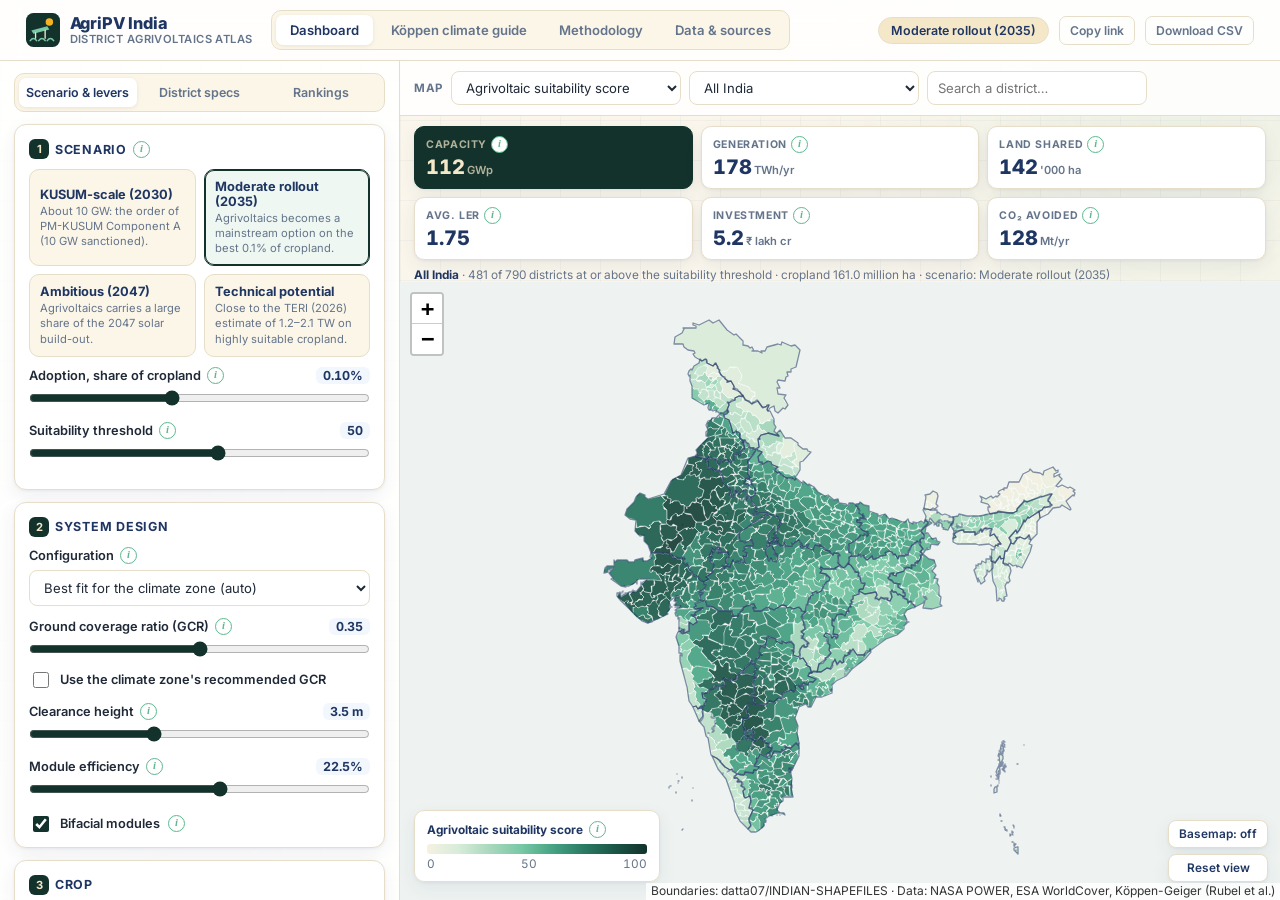
==== docs/index.html @ b8487d90 "Add India agrivoltaics district dashboard (GitHub Pages site in docs/) District-level screening for " ====
<!doctype html>
<html lang="en">
<head>
<meta charset="utf-8">
<meta name="viewport" content="width=device-width, initial-scale=1">
<title>India Agrivoltaics Dashboard</title>
<meta name="description" content="District-level agrivoltaics screening for all of India: Köppen-Geiger climate class, solar resource, cropland, GCR, LER, scenarios and design levers.">
<link rel="icon" href="assets/mark.svg" type="image/svg+xml">
<link rel="preconnect" href="https://fonts.googleapis.com">
<link rel="preconnect" href="https://fonts.gstatic.com" crossorigin>
<link href="https://fonts.googleapis.com/css2?family=Inter:wght@300;400;500;600;700;800&display=swap" rel="stylesheet">
<link rel="stylesheet" href="vendor/leaflet/leaflet.css">
<link rel="stylesheet" href="css/app.css">
<script src="vendor/leaflet/leaflet.js"></script>
</head>
<body>
<div id="loading" class="loading">
  <img src="assets/mark.svg" alt="" class="brand-mark">
  <div class="loading-title">India Agrivoltaics Dashboard</div>
  <div class="load-track"><div id="load-bar"></div></div>
  <div id="load-text">Loading district data…</div>
</div>

<div class="bg-grid"></div>
<div class="bg-orb orb1"></div>
<div class="bg-orb orb2"></div>

<header class="site-header">
  <a href="#/dashboard" class="brand" aria-label="India Agrivoltaics Dashboard home">
    <img src="assets/mark.svg" alt="" class="brand-mark">
    <span class="brand-text"><b>AgriPV India</b><span>District agrivoltaics atlas</span></span>
  </a>
  <nav class="main-nav" aria-label="Pages">
    <a href="#/dashboard" data-page="dashboard">Dashboard</a>
    <a href="#/koppen" data-page="koppen">Köppen climate guide</a>
    <a href="#/method" data-page="method">Methodology</a>
    <a href="#/sources" data-page="sources">Data &amp; sources</a>
  </nav>
  <div class="header-meta">
    <span class="pill" id="scen-pill">Scenario</span>
    <button class="btn-ghost" id="btn-share" title="Copy a link to this view">Copy link</button>
    <button class="btn-ghost" id="btn-csv" title="Download district results as CSV">Download CSV</button>
  </div>
</header>

<!-- ============================================================ DASHBOARD -->
<main id="page-dashboard" class="page">
  <aside class="panel" aria-label="Scenario, levers and district specifications">
    <div class="tabs" role="tablist">
      <button role="tab" data-tab="levers" class="active">Scenario &amp; levers</button>
      <button role="tab" data-tab="district">District specs</button>
      <button role="tab" data-tab="rank">Rankings</button>
    </div>
    <div class="panel-body">
      <!-- levers -->
      <div class="tab-pane active" id="tab-levers">
        <section class="section">
          <h3><span class="n">1</span> Scenario <button class="info" data-info="scenario" aria-label="About scenarios">i</button></h3>
          <div class="scen-grid" id="scen-grid"></div>
          <div class="scen-custom" id="scen-custom" hidden>Levers changed: running a <b>custom</b> scenario.</div>
          <div class="field">
            <div class="field-head">Adoption, share of cropland <button class="info" data-info="adoption">i</button><output id="o-adoption"></output></div>
            <input type="range" id="adoption" min="0" max="12" step="1">
          </div>
          <div class="field">
            <div class="field-head">Suitability threshold <button class="info" data-info="threshold">i</button><output id="o-threshold"></output></div>
            <input type="range" id="threshold" min="0" max="90" step="1">
          </div>
        </section>

        <section class="section">
          <h3><span class="n">2</span> System design</h3>
          <div class="field">
            <div class="field-head">Configuration <button class="info" data-info="config">i</button></div>
            <select id="config"></select>
          </div>
          <div class="field">
            <div class="field-head">Ground coverage ratio (GCR) <button class="info" data-info="gcr">i</button><output id="o-gcr"></output></div>
            <input type="range" id="gcr" min="0.10" max="0.60" step="0.01">
            <label class="check" style="margin-top:8px"><input type="checkbox" id="gcrAuto"> Use the climate zone's recommended GCR</label>
          </div>
          <div class="field" id="f-height">
            <div class="field-head">Clearance height <button class="info" data-info="height">i</button><output id="o-height"></output></div>
            <input type="range" id="height" min="2.1" max="6" step="0.1">
          </div>
          <div class="field">
            <div class="field-head">Module efficiency <button class="info" data-info="eff">i</button><output id="o-eff"></output></div>
            <input type="range" id="eff" min="18" max="26" step="0.1">
          </div>
          <label class="check"><input type="checkbox" id="bifacial"> Bifacial modules <button class="info" data-info="bifacial">i</button></label>
        </section>

        <section class="section">
          <h3><span class="n">3</span> Crop</h3>
          <div class="field">
            <div class="field-head">Crop group <button class="info" data-info="crop">i</button></div>
            <select id="crop"></select>
            <div class="sub" id="crop-ex"></div>
          </div>
          <div class="field">
            <div class="field-head">Crop gross margin <button class="info" data-info="margin">i</button><output id="o-margin"></output></div>
            <input type="range" id="margin" min="20000" max="400000" step="5000">
            <label class="check" style="margin-top:8px"><input type="checkbox" id="marginAuto"> Use the crop group's default</label>
          </div>
        </section>

        <section class="section">
          <h3><span class="n">4</span> Economics</h3>
          <div class="field">
            <div class="field-head">Capex, conventional plant <button class="info" data-info="capex">i</button><output id="o-capex"></output></div>
            <input type="range" id="capex" min="2.5" max="6" step="0.05">
          </div>
          <div class="field">
            <div class="field-head">Electricity tariff <button class="info" data-info="tariff">i</button><output id="o-tariff"></output></div>
            <input type="range" id="tariff" min="2" max="6" step="0.05">
          </div>
          <div class="row2">
            <div class="field">
              <div class="field-head">Discount rate <button class="info" data-info="rate">i</button><output id="o-rate"></output></div>
              <input type="range" id="rate" min="4" max="14" step="0.5">
            </div>
            <div class="field">
              <div class="field-head">O&amp;M <button class="info" data-info="om">i</button><output id="o-om"></output></div>
              <input type="range" id="om" min="3" max="15" step="0.5">
            </div>
          </div>
        </section>

        <section class="section">
          <h3><span class="n">5</span> Suitability weights <button class="info" data-info="weights">i</button></h3>
          <div class="field"><div class="field-head">Solar resource<output id="o-wsolar"></output></div><input type="range" id="wsolar" min="0" max="100" step="5"></div>
          <div class="field"><div class="field-head">Cropland availability<output id="o-wcrop"></output></div><input type="range" id="wcrop" min="0" max="100" step="5"></div>
          <div class="field"><div class="field-head">Shade co-benefit (climate)<output id="o-wcobenefit"></output></div><input type="range" id="wcobenefit" min="0" max="100" step="5"></div>
          <div class="field"><div class="field-head">Water stress<output id="o-wwater"></output></div><input type="range" id="wwater" min="0" max="100" step="5"></div>
          <button class="btn-ghost" id="btn-reset">Reset to scenario</button>
        </section>
      </div>

      <!-- district -->
      <div class="tab-pane" id="tab-district"></div>

      <!-- rankings -->
      <div class="tab-pane" id="tab-rank"></div>
    </div>
  </aside>

  <section class="map-wrap">
    <div class="map-bar">
      <label for="layer">Map</label>
      <select id="layer"></select>
      <select id="state" aria-label="State filter"><option value="">All India</option></select>
      <div class="search-wrap">
        <input class="search" id="search" placeholder="Search a district…" autocomplete="off" aria-label="Search a district">
        <div class="search-results" id="search-results" hidden></div>
      </div>
    </div>
    <div class="kpis" id="kpis"></div>
    <div class="scope-line" id="scope-line"></div>
    <div class="map-tools-wrap" style="flex:1;min-height:0;display:flex;flex-direction:column">
      <div id="map" aria-label="Map of Indian districts"></div>
      <div class="map-tools">
        <button id="btn-basemap" title="Show or hide the street basemap">Basemap: off</button>
        <button id="btn-fit" title="Zoom to the current selection">Reset view</button>
      </div>
    </div>
    <div class="map-legend" id="legend"></div>
    <div class="map-tip" id="tip" hidden></div>
  </section>
</main>

<!-- ============================================================ KÖPPEN GUIDE -->
<main id="page-koppen" class="page page-scroll">
  <div class="page-wrap">
    <div class="hero">
      <h1 class="hero-title">Köppen climate zones and <span class="gradient-text">agrivoltaic design</span></h1>
      <p class="hero-sub">Each district is assigned the Köppen-Geiger class that covers most of its area. The class sets the recommended configuration, GCR range, clearance, tilt, crop groups and design risks used across the dashboard.</p>
    </div>
    <div class="kg-cards" id="kg-cards"></div>
  </div>
</main>

<!-- ============================================================ METHOD -->
<main id="page-method" class="page page-scroll">
  <div class="page-wrap" id="method-body"></div>
</main>

<!-- ============================================================ SOURCES -->
<main id="page-sources" class="page page-scroll">
  <div class="page-wrap" id="sources-body"></div>
</main>

<div id="popover" class="popover" role="dialog" hidden></div>
<script type="module" src="js/app.js"></script>
</body>
</html>
---- docs/vendor/leaflet/leaflet.css ----
/* required styles */

.leaflet-pane,
.leaflet-tile,
.leaflet-marker-icon,
.leaflet-marker-shadow,
.leaflet-tile-container,
.leaflet-pane > svg,
.leaflet-pane > canvas,
.leaflet-zoom-box,
.leaflet-image-layer,
.leaflet-layer {
	position: absolute;
	left: 0;
	top: 0;
	}
.leaflet-container {
	overflow: hidden;
	}
.leaflet-tile,
.leaflet-marker-icon,
.leaflet-marker-shadow {
	-webkit-user-select: none;
	   -moz-user-select: none;
	        user-select: none;
	  -webkit-user-drag: none;
	}
/* Prevents IE11 from highlighting tiles in blue */
.leaflet-tile::selection {
	background: transparent;
}
/* Safari renders non-retina tile on retina better with this, but Chrome is worse */
.leaflet-safari .leaflet-tile {
	image-rendering: -webkit-optimize-contrast;
	}
/* hack that prevents hw layers "stretching" when loading new tiles */
.leaflet-safari .leaflet-tile-container {
	width: 1600px;
	height: 1600px;
	-webkit-transform-origin: 0 0;
	}
.leaflet-marker-icon,
.leaflet-marker-shadow {
	display: block;
	}
/* .leaflet-container svg: reset svg max-width decleration shipped in Joomla! (joomla.org) 3.x */
/* .leaflet-container img: map is broken in FF if you have max-width: 100% on tiles */
.leaflet-container .leaflet-overlay-pane svg {
	max-width: none !important;
	max-height: none !important;
	}
.leaflet-container .leaflet-marker-pane img,
.leaflet-container .leaflet-shadow-pane img,
.leaflet-container .leaflet-tile-pane img,
.leaflet-container img.leaflet-image-layer,
.leaflet-container .leaflet-tile {
	max-width: none !important;
	max-height: none !important;
	width: auto;
	padding: 0;
	}

.leaflet-container img.leaflet-tile {
	/* See: https://bugs.chromium.org/p/chromium/issues/detail?id=600120 */
	mix-blend-mode: plus-lighter;
}

.leaflet-container.leaflet-touch-zoom {
	-ms-touch-action: pan-x pan-y;
	touch-action: pan-x pan-y;
	}
.leaflet-container.leaflet-touch-drag {
	-ms-touch-action: pinch-zoom;
	/* Fallback for FF which doesn't support pinch-zoom */
	touch-action: none;
	touch-action: pinch-zoom;
}
.leaflet-container.leaflet-touch-drag.leaflet-touch-zoom {
	-ms-touch-action: none;
	touch-action: none;
}
.leaflet-container {
	-webkit-tap-highlight-color: transparent;
}
.leaflet-container a {
	-webkit-tap-highlight-color: rgba(51, 181, 229, 0.4);
}
.leaflet-tile {
	filter: inherit;
	visibility: hidden;
	}
.leaflet-tile-loaded {
	visibility: inherit;
	}
.leaflet-zoom-box {
	width: 0;
	height: 0;
	-moz-box-sizing: border-box;
	     box-sizing: border-box;
	z-index: 800;
	}
/* workaround for https://bugzilla.mozilla.org/show_bug.cgi?id=888319 */
.leaflet-overlay-pane svg {
	-moz-user-select: none;
	}

.leaflet-pane         { z-index: 400; }

.leaflet-tile-pane    { z-index: 200; }
.leaflet-overlay-pane { z-index: 400; }
.leaflet-shadow-pane  { z-index: 500; }
.leaflet-marker-pane  { z-index: 600; }
.leaflet-tooltip-pane   { z-index: 650; }
.leaflet-popup-pane   { z-index: 700; }

.leaflet-map-pane canvas { z-index: 100; }
.leaflet-map-pane svg    { z-index: 200; }

.leaflet-vml-shape {
	width: 1px;
	height: 1px;
	}
.lvml {
	behavior: url(#default#VML);
	display: inline-block;
	position: absolute;
	}


/* control positioning */

.leaflet-control {
	position: relative;
	z-index: 800;
	pointer-events: visiblePainted; /* IE 9-10 doesn't have auto */
	pointer-events: auto;
	}
.leaflet-top,
.leaflet-bottom {
	position: absolute;
	z-index: 1000;
	pointer-events: none;
	}
.leaflet-top {
	top: 0;
	}
.leaflet-right {
	right: 0;
	}
.leaflet-bottom {
	bottom: 0;
	}
.leaflet-left {
	left: 0;
	}
.leaflet-control {
	float: left;
	clear: both;
	}
.leaflet-right .leaflet-control {
	float: right;
	}
.leaflet-top .leaflet-control {
	margin-top: 10px;
	}
.leaflet-bottom .leaflet-control {
	margin-bottom: 10px;
	}
.leaflet-left .leaflet-control {
	margin-left: 10px;
	}
.leaflet-right .leaflet-control {
	margin-right: 10px;
	}


/* zoom and fade animations */

.leaflet-fade-anim .leaflet-popup {
	opacity: 0;
	-webkit-transition: opacity 0.2s linear;
	   -moz-transition: opacity 0.2s linear;
	        transition: opacity 0.2s linear;
	}
.leaflet-fade-anim .leaflet-map-pane .leaflet-popup {
	opacity: 1;
	}
.leaflet-zoom-animated {
	-webkit-transform-origin: 0 0;
	    -ms-transform-origin: 0 0;
	        transform-origin: 0 0;
	}
svg.leaflet-zoom-animated {
	will-change: transform;
}

.leaflet-zoom-anim .leaflet-zoom-animated {
	-webkit-transition: -webkit-transform 0.25s cubic-bezier(0,0,0.25,1);
	   -moz-transition:    -moz-transform 0.25s cubic-bezier(0,0,0.25,1);
	        transition:         transform 0.25s cubic-bezier(0,0,0.25,1);
	}
.leaflet-zoom-anim .leaflet-tile,
.leaflet-pan-anim .leaflet-tile {
	-webkit-transition: none;
	   -moz-transition: none;
	        transition: none;
	}

.leaflet-zoom-anim .leaflet-zoom-hide {
	visibility: hidden;
	}


/* cursors */

.leaflet-interactive {
	cursor: pointer;
	}
.leaflet-grab {
	cursor: -webkit-grab;
	cursor:    -moz-grab;
	cursor:         grab;
	}
.leaflet-crosshair,
.leaflet-crosshair .leaflet-interactive {
	cursor: crosshair;
	}
.leaflet-popup-pane,
.leaflet-control {
	cursor: auto;
	}
.leaflet-dragging .leaflet-grab,
.leaflet-dragging .leaflet-grab .leaflet-interactive,
.leaflet-dragging .leaflet-marker-draggable {
	cursor: move;
	cursor: -webkit-grabbing;
	cursor:    -moz-grabbing;
	cursor:         grabbing;
	}

/* marker & overlays interactivity */
.leaflet-marker-icon,
.leaflet-marker-shadow,
.leaflet-image-layer,
.leaflet-pane > svg path,
.leaflet-tile-container {
	pointer-events: none;
	}

.leaflet-marker-icon.leaflet-interactive,
.leaflet-image-layer.leaflet-interactive,
.leaflet-pane > svg path.leaflet-interactive,
svg.leaflet-image-layer.leaflet-interactive path {
	pointer-events: visiblePainted; /* IE 9-10 doesn't have auto */
	pointer-events: auto;
	}

/* visual tweaks */

.leaflet-container {
	background: #ddd;
	outline-offset: 1px;
	}
.leaflet-container a {
	color: #0078A8;
	}
.leaflet-zoom-box {
	border: 2px dotted #38f;
	background: rgba(255,255,255,0.5);
	}


/* general typography */
.leaflet-container {
	font-family: "Helvetica Neue", Arial, Helvetica, sans-serif;
	font-size: 12px;
	font-size: 0.75rem;
	line-height: 1.5;
	}


/* general toolbar styles */

.leaflet-bar {
	box-shadow: 0 1px 5px rgba(0,0,0,0.65);
	border-radius: 4px;
	}
.leaflet-bar a {
	background-color: #fff;
	border-bottom: 1px solid #ccc;
	width: 26px;
	height: 26px;
	line-height: 26px;
	display: block;
	text-align: center;
	text-decoration: none;
	color: black;
	}
.leaflet-bar a,
.leaflet-control-layers-toggle {
	background-position: 50% 50%;
	background-repeat: no-repeat;
	display: block;
	}
.leaflet-bar a:hover,
.leaflet-bar a:focus {
	background-color: #f4f4f4;
	}
.leaflet-bar a:first-child {
	border-top-left-radius: 4px;
	border-top-right-radius: 4px;
	}
.leaflet-bar a:last-child {
	border-bottom-left-radius: 4px;
	border-bottom-right-radius: 4px;
	border-bottom: none;
	}
.leaflet-bar a.leaflet-disabled {
	cursor: default;
	background-color: #f4f4f4;
	color: #bbb;
	}

.leaflet-touch .leaflet-bar a {
	width: 30px;
	height: 30px;
	line-height: 30px;
	}
.leaflet-touch .leaflet-bar a:first-child {
	border-top-left-radius: 2px;
	border-top-right-radius: 2px;
	}
.leaflet-touch .leaflet-bar a:last-child {
	border-bottom-left-radius: 2px;
	border-bottom-right-radius: 2px;
	}

/* zoom control */

.leaflet-control-zoom-in,
.leaflet-control-zoom-out {
	font: bold 18px 'Lucida Console', Monaco, monospace;
	text-indent: 1px;
	}

.leaflet-touch .leaflet-control-zoom-in, .leaflet-touch .leaflet-control-zoom-out  {
	font-size: 22px;
	}


/* layers control */

.leaflet-control-layers {
	box-shadow: 0 1px 5px rgba(0,0,0,0.4);
	background: #fff;
	border-radius: 5px;
	}
.leaflet-control-layers-toggle {
	background-image: url(images/layers.png);
	width: 36px;
	height: 36px;
	}
.leaflet-retina .leaflet-control-layers-toggle {
	background-image: url(images/layers-2x.png);
	background-size: 26px 26px;
	}
.leaflet-touch .leaflet-control-layers-toggle {
	width: 44px;
	height: 44px;
	}
.leaflet-control-layers .leaflet-control-layers-list,
.leaflet-control-layers-expanded .leaflet-control-layers-toggle {
	display: none;
	}
.leaflet-control-layers-expanded .leaflet-control-layers-list {
	display: block;
	position: relative;
	}
.leaflet-control-layers-expanded {
	padding: 6px 10px 6px 6px;
	color: #333;
	background: #fff;
	}
.leaflet-control-layers-scrollbar {
	overflow-y: scroll;
	overflow-x: hidden;
	padding-right: 5px;
	}
.leaflet-control-layers-selector {
	margin-top: 2px;
	position: relative;
	top: 1px;
	}
.leaflet-control-layers label {
	display: block;
	font-size: 13px;
	font-size: 1.08333em;
	}
.leaflet-control-layers-separator {
	height: 0;
	border-top: 1px solid #ddd;
	margin: 5px -10px 5px -6px;
	}

/* Default icon URLs */
.leaflet-default-icon-path { /* used only in path-guessing heuristic, see L.Icon.Default */
	background-image: url(images/marker-icon.png);
	}


/* attribution and scale controls */

.leaflet-container .leaflet-control-attribution {
	background: #fff;
	background: rgba(255, 255, 255, 0.8);
	margin: 0;
	}
.leaflet-control-attribution,
.leaflet-control-scale-line {
	padding: 0 5px;
	color: #333;
	line-height: 1.4;
	}
.leaflet-control-attribution a {
	text-decoration: none;
	}
.leaflet-control-attribution a:hover,
.leaflet-control-attribution a:focus {
	text-decoration: underline;
	}
.leaflet-attribution-flag {
	display: inline !important;
	vertical-align: baseline !important;
	width: 1em;
	height: 0.6669em;
	}
.leaflet-left .leaflet-control-scale {
	margin-left: 5px;
	}
.leaflet-bottom .leaflet-control-scale {
	margin-bottom: 5px;
	}
.leaflet-control-scale-line {
	border: 2px solid #777;
	border-top: none;
	line-height: 1.1;
	padding: 2px 5px 1px;
	white-space: nowrap;
	-moz-box-sizing: border-box;
	     box-sizing: border-box;
	background: rgba(255, 255, 255, 0.8);
	text-shadow: 1px 1px #fff;
	}
.leaflet-control-scale-line:not(:first-child) {
	border-top: 2px solid #777;
	border-bottom: none;
	margin-top: -2px;
	}
.leaflet-control-scale-line:not(:first-child):not(:last-child) {
	border-bottom: 2px solid #777;
	}

.leaflet-touch .leaflet-control-attribution,
.leaflet-touch .leaflet-control-layers,
.leaflet-touch .leaflet-bar {
	box-shadow: none;
	}
.leaflet-touch .leaflet-control-layers,
.leaflet-touch .leaflet-bar {
	border: 2px solid rgba(0,0,0,0.2);
	background-clip: padding-box;
	}


/* popup */

.leaflet-popup {
	position: absolute;
	text-align: center;
	margin-bottom: 20px;
	}
.leaflet-popup-content-wrapper {
	padding: 1px;
	text-align: left;
	border-radius: 12px;
	}
.leaflet-popup-content {
	margin: 13px 24px 13px 20px;
	line-height: 1.3;
	font-size: 13px;
	font-size: 1.08333em;
	min-height: 1px;
	}
.leaflet-popup-content p {
	margin: 17px 0;
	margin: 1.3em 0;
	}
.leaflet-popup-tip-container {
	width: 40px;
	height: 20px;
	position: absolute;
	left: 50%;
	margin-top: -1px;
	margin-left: -20px;
	overflow: hidden;
	pointer-events: none;
	}
.leaflet-popup-tip {
	width: 17px;
	height: 17px;
	padding: 1px;

	margin: -10px auto 0;
	pointer-events: auto;

	-webkit-transform: rotate(45deg);
	   -moz-transform: rotate(45deg);
	    -ms-transform: rotate(45deg);
	        transform: rotate(45deg);
	}
.leaflet-popup-content-wrapper,
.leaflet-popup-tip {
	background: white;
	color: #333;
	box-shadow: 0 3px 14px rgba(0,0,0,0.4);
	}
.leaflet-container a.leaflet-popup-close-button {
	position: absolute;
	top: 0;
	right: 0;
	border: none;
	text-align: center;
	width: 24px;
	height: 24px;
	font: 16px/24px Tahoma, Verdana, sans-serif;
	color: #757575;
	text-decoration: none;
	background: transparent;
	}
.leaflet-container a.leaflet-popup-close-button:hover,
.leaflet-container a.leaflet-popup-close-button:focus {
	color: #585858;
	}
.leaflet-popup-scrolled {
	overflow: auto;
	}

.leaflet-oldie .leaflet-popup-content-wrapper {
	-ms-zoom: 1;
	}
.leaflet-oldie .leaflet-popup-tip {
	width: 24px;
	margin: 0 auto;

	-ms-filter: "progid:DXImageTransform.Microsoft.Matrix(M11=0.70710678, M12=0.70710678, M21=-0.70710678, M22=0.70710678)";
	filter: progid:DXImageTransform.Microsoft.Matrix(M11=0.70710678, M12=0.70710678, M21=-0.70710678, M22=0.70710678);
	}

.leaflet-oldie .leaflet-control-zoom,
.leaflet-oldie .leaflet-control-layers,
.leaflet-oldie .leaflet-popup-content-wrapper,
.leaflet-oldie .leaflet-popup-tip {
	border: 1px solid #999;
	}


/* div icon */

.leaflet-div-icon {
	background: #fff;
	border: 1px solid #666;
	}


/* Tooltip */
/* Base styles for the element that has a tooltip */
.leaflet-tooltip {
	position: absolute;
	padding: 6px;
	background-color: #fff;
	border: 1px solid #fff;
	border-radius: 3px;
	color: #222;
	white-space: nowrap;
	-webkit-user-select: none;
	-moz-user-select: none;
	-ms-user-select: none;
	user-select: none;
	pointer-events: none;
	box-shadow: 0 1px 3px rgba(0,0,0,0.4);
	}
.leaflet-tooltip.leaflet-interactive {
	cursor: pointer;
	pointer-events: auto;
	}
.leaflet-tooltip-top:before,
.leaflet-tooltip-bottom:before,
.leaflet-tooltip-left:before,
.leaflet-tooltip-right:before {
	position: absolute;
	pointer-events: none;
	border: 6px solid transparent;
	background: transparent;
	content: "";
	}

/* Directions */

.leaflet-tooltip-bottom {
	margin-top: 6px;
}
.leaflet-tooltip-top {
	margin-top: -6px;
}
.leaflet-tooltip-bottom:before,
.leaflet-tooltip-top:before {
	left: 50%;
	margin-left: -6px;
	}
.leaflet-tooltip-top:before {
	bottom: 0;
	margin-bottom: -12px;
	border-top-color: #fff;
	}
.leaflet-tooltip-bottom:before {
	top: 0;
	margin-top: -12px;
	margin-left: -6px;
	border-bottom-color: #fff;
	}
.leaflet-tooltip-left {
	margin-left: -6px;
}
.leaflet-tooltip-right {
	margin-left: 6px;
}
.leaflet-tooltip-left:before,
.leaflet-tooltip-right:before {
	top: 50%;
	margin-top: -6px;
	}
.leaflet-tooltip-left:before {
	right: 0;
	margin-right: -12px;
	border-left-color: #fff;
	}
.leaflet-tooltip-right:before {
	left: 0;
	margin-left: -12px;
	border-right-color: #fff;
	}

/* Printing */

@media print {
	/* Prevent printers from removing background-images of controls. */
	.leaflet-control {
		-webkit-print-color-adjust: exact;
		print-color-adjust: exact;
		}
	}
---- docs/css/app.css ----
/* India Agrivoltaics Dashboard. Palette, type and components follow the ASCENT web app:
   dark green #13322c, mint #78c8a5, amber #f6b31f, cream #f5e8c9, navy #1f3663, Inter. */
:root {
  --dark-green: #13322c;
  --mint: #78c8a5;
  --mint-2: #5fb78f;
  --amber: #f6b31f;
  --amber-2: #ffc83a;
  --cream: #f5e8c9;
  --navy: #1f3663;
  --navy-2: #2a4680;
  --red: #b42318;

  --bg: #faf6ec;
  --card: #ffffff;
  --border: #e6dec8;
  --text: #1f2937;
  --muted: #64748b;
  --light: #fbf6e8;
  --input: #f2f7fd;

  --shadow: 0 1px 3px rgba(31,54,99,0.06), 0 6px 18px rgba(31,54,99,0.07);
  --shadow2: 0 10px 32px rgba(31,54,99,0.14);
  --radius: 12px;
  --font: 'Inter', system-ui, -apple-system, "Segoe UI", Roboto, sans-serif;
  --panel-w: 400px;
}
* { box-sizing: border-box; }
html, body { height: 100%; margin: 0; }
body {
  font-family: var(--font); color: var(--text); background: var(--bg);
  display: flex; flex-direction: column; overflow: hidden; -webkit-font-smoothing: antialiased;
}
button, input, select { font: inherit; color: inherit; }
[hidden] { display: none !important; }
a { color: var(--navy); }

/* ---------------------------------------------------------------- background */
.bg-grid {
  position: fixed; inset: 0; z-index: 0; pointer-events: none;
  background-image: linear-gradient(rgba(31,54,99,0.035) 1px, transparent 1px), linear-gradient(90deg, rgba(31,54,99,0.035) 1px, transparent 1px);
  background-size: 40px 40px;
}
.bg-orb { position: fixed; border-radius: 50%; filter: blur(80px); pointer-events: none; z-index: 0; opacity: .5; }
.orb1 { width: 500px; height: 500px; background: radial-gradient(circle, rgba(120,200,165,0.22), transparent); top: -150px; right: -150px; }
.orb2 { width: 400px; height: 400px; background: radial-gradient(circle, rgba(31,54,99,0.18), transparent); bottom: 0; left: -100px; }

/* ---------------------------------------------------------------- loading */
.loading {
  position: fixed; inset: 0; z-index: 10000; display: flex; align-items: center; justify-content: center; flex-direction: column; gap: 22px;
  background: var(--dark-green); color: var(--cream);
}
.loading .brand-mark { width: 64px; height: 64px; }
.loading-title { font-weight: 800; font-size: 1.4rem; letter-spacing: -0.01em; }
.load-track { width: 260px; height: 6px; background: rgba(245,232,201,0.12); border-radius: 4px; overflow: hidden; }
#load-bar { height: 100%; width: 10%; background: linear-gradient(90deg, var(--mint), var(--amber)); transition: width .3s; }
#load-text { color: rgba(245,232,201,0.7); font-size: .86rem; }

/* ---------------------------------------------------------------- header */
.site-header {
  position: relative; z-index: 1100; display: flex; align-items: center; gap: 18px; flex: none;
  padding: 10px clamp(16px, 2vw, 32px); background: rgba(255,255,255,0.9);
  backdrop-filter: blur(12px); -webkit-backdrop-filter: blur(12px); border-bottom: 1px solid var(--border);
}
.brand { display: flex; align-items: center; gap: 10px; text-decoration: none; flex: none; color: var(--navy); }
.brand-mark { width: 34px; height: 34px; flex: none; }
.brand-text { display: flex; flex-direction: column; line-height: 1.1; }
.brand-text b { font-size: 1.02rem; font-weight: 800; letter-spacing: -0.01em; }
.brand-text span { font-size: .7rem; color: var(--muted); font-weight: 600; letter-spacing: .04em; text-transform: uppercase; }
.main-nav { display: flex; gap: 4px; background: var(--light); border: 1px solid var(--border); padding: 4px; border-radius: 10px; overflow-x: auto; scrollbar-width: none; min-width: 0; }
.main-nav a {
  padding: 7px 14px; border-radius: 7px; text-decoration: none; font-size: .82rem; font-weight: 600; color: var(--muted);
  white-space: nowrap; transition: all .2s;
}
.main-nav a:hover { color: var(--navy); }
.main-nav a.active { background: var(--card); color: var(--navy); box-shadow: 0 1px 4px rgba(0,0,0,0.08); }
.header-meta { margin-left: auto; display: flex; align-items: center; gap: 10px; flex: none; }
.pill {
  background: var(--cream); border: 1px solid var(--border); padding: 5px 12px; border-radius: 100px;
  font-weight: 600; font-size: .78rem; color: var(--navy); white-space: nowrap;
}
.btn-ghost {
  font-size: .76rem; font-weight: 600; color: var(--muted); background: transparent; text-decoration: none; padding: 6px 10px;
  border: 1.5px solid var(--border); border-radius: 7px; transition: all .2s; cursor: pointer; white-space: nowrap;
}
.btn-ghost:hover { border-color: var(--amber); color: var(--navy); background: rgba(246,179,31,0.08); }

/* ---------------------------------------------------------------- pages */
.page { position: relative; z-index: 5; flex: 1; min-height: 0; display: none; }
.page.active { display: flex; }
.page-scroll { overflow: auto; flex-direction: column; }
.page-wrap { max-width: 1180px; margin: 0 auto; padding: 0 clamp(16px, 4vw, 48px) 80px; width: 100%; }
.hero { text-align: center; padding: 36px 0 20px; }
.hero-title { font-size: clamp(1.8rem, 3.6vw, 2.6rem); font-weight: 800; line-height: 1.12; color: var(--navy); margin: 0 0 12px; letter-spacing: -0.02em; }
.gradient-text { background: linear-gradient(135deg, var(--mint-2) 0%, var(--navy) 100%); -webkit-background-clip: text; -webkit-text-fill-color: transparent; background-clip: text; }
.hero-sub { font-size: .97rem; color: var(--muted); max-width: 76ch; margin: 0 auto; line-height: 1.6; }

/* ---------------------------------------------------------------- dashboard layout */
#page-dashboard { min-height: 0; }
.panel {
  width: var(--panel-w); flex: none; display: flex; flex-direction: column; min-height: 0;
  background: rgba(255,255,255,0.92); border-right: 1px solid var(--border); position: relative; z-index: 900;
}
.tabs { display: flex; gap: 4px; margin: 12px 14px 0; background: var(--light); border: 1px solid var(--border); padding: 4px; border-radius: 10px; flex: none; }
.tabs button {
  flex: 1; border: 0; background: none; padding: 7px 4px; border-radius: 7px; font-size: .78rem; white-space: nowrap; font-weight: 600; color: var(--muted); cursor: pointer;
}
.tabs button:hover { color: var(--navy); }
.tabs button.active { background: var(--card); color: var(--navy); box-shadow: 0 1px 4px rgba(0,0,0,0.08); }
.panel-body { flex: 1; min-height: 0; overflow-y: auto; padding: 12px 14px 40px; scrollbar-width: thin; }
.tab-pane { display: none; }
.tab-pane.active { display: block; }

.section { background: var(--card); border: 1px solid var(--border); border-radius: var(--radius); padding: 14px 14px 12px; margin-bottom: 12px; box-shadow: var(--shadow); }
.section h3 { margin: 0 0 10px; font-size: .78rem; font-weight: 700; letter-spacing: .06em; text-transform: uppercase; color: var(--navy); display: flex; align-items: center; gap: 6px; }
.section h3 .n { display: inline-grid; place-items: center; width: 20px; height: 20px; border-radius: 6px; background: var(--dark-green); color: var(--cream); font-size: .7rem; letter-spacing: 0; }
.section p.hint { margin: -4px 0 10px; font-size: .78rem; color: var(--muted); line-height: 1.45; }

.scen-grid { display: grid; grid-template-columns: 1fr 1fr; gap: 8px; }
.scen {
  text-align: left; border: 1.5px solid var(--border); background: var(--light); border-radius: 10px; padding: 9px 10px; cursor: pointer; transition: all .15s;
}
.scen b { display: block; font-size: .8rem; color: var(--navy); }
.scen span { display: block; font-size: .7rem; color: var(--muted); margin-top: 2px; line-height: 1.35; }
.scen:hover { border-color: var(--mint); }
.scen.active { border-color: var(--dark-green); background: #eef7f1; box-shadow: inset 0 0 0 1px var(--dark-green); }
.scen-custom { margin-top: 8px; font-size: .74rem; color: var(--muted); }
.scen-custom b { color: var(--amber); }

.field { margin: 10px 0 12px; }
.field-head { display: flex; align-items: center; gap: 6px; font-size: .8rem; font-weight: 600; color: var(--text); margin-bottom: 6px; }
.field-head output { margin-left: auto; font-variant-numeric: tabular-nums; font-weight: 700; color: var(--navy); background: var(--input); border-radius: 6px; padding: 1px 7px; font-size: .78rem; }
.field select, .field input[type=number], .search {
  width: 100%; padding: 8px 10px; border: 1.5px solid var(--border); border-radius: 8px; background: #fff; font-size: .82rem; outline: none;
}
.field select:focus, .field input:focus, .search:focus { border-color: var(--mint); box-shadow: 0 0 0 3px rgba(120,200,165,0.18); }
.field .sub { font-size: .72rem; color: var(--muted); margin-top: 4px; line-height: 1.4; }
input[type=range] { width: 100%; accent-color: var(--dark-green); margin: 0; }
.check { display: flex; align-items: center; gap: 8px; font-size: .8rem; font-weight: 600; cursor: pointer; }
.check input { accent-color: var(--dark-green); width: 16px; height: 16px; }
.row2 { display: grid; grid-template-columns: 1fr 1fr; gap: 10px; }

/* info buttons and popover */
.info {
  display: inline-grid; place-items: center; width: 17px; height: 17px; border-radius: 50%; border: 1.5px solid var(--mint-2);
  background: #fff; color: var(--mint-2); font-size: .66rem; font-weight: 800; font-style: italic; font-family: Georgia, serif;
  cursor: pointer; padding: 0; flex: none; line-height: 1; transition: all .15s;
}
.info:hover, .info:focus-visible { background: var(--mint-2); color: #fff; outline: none; }
.popover {
  position: fixed; z-index: 5000; max-width: 340px; background: var(--dark-green); color: var(--cream); border-radius: 12px; padding: 12px 14px 12px;
  box-shadow: 0 18px 40px rgba(0,0,0,0.3); font-size: .8rem; line-height: 1.5;
}
.popover b { display: block; color: var(--amber); font-size: .82rem; margin-bottom: 4px; }
.popover .x { position: absolute; top: 6px; right: 8px; background: none; border: 0; color: var(--cream); opacity: .6; cursor: pointer; font-size: 1rem; }

/* ---------------------------------------------------------------- map area */
.map-wrap { flex: 1; min-width: 0; position: relative; display: flex; flex-direction: column; }
.map-bar {
  display: flex; flex-wrap: wrap; gap: 8px; align-items: center; padding: 10px 14px; background: rgba(255,255,255,0.85);
  border-bottom: 1px solid var(--border); position: relative; z-index: 800; backdrop-filter: blur(8px);
}
.map-bar label { font-size: .72rem; font-weight: 700; color: var(--muted); text-transform: uppercase; letter-spacing: .05em; }
.map-bar select { padding: 7px 10px; border: 1.5px solid var(--border); border-radius: 8px; background: #fff; font-size: .82rem; max-width: 230px; }
.map-bar .grow { flex: 1; }
.search-wrap { position: relative; width: 220px; }
.search-results {
  position: absolute; top: calc(100% + 4px); left: 0; right: 0; background: #fff; border: 1px solid var(--border); border-radius: 10px;
  box-shadow: var(--shadow2); max-height: 300px; overflow: auto; z-index: 2000; padding: 4px;
}
.search-results button { display: block; width: 100%; text-align: left; border: 0; background: none; padding: 7px 9px; border-radius: 6px; cursor: pointer; font-size: .8rem; }
.search-results button span { color: var(--muted); font-size: .72rem; }
.search-results button:hover, .search-results button.hi { background: var(--light); }

.kpis { display: grid; grid-template-columns: repeat(6, minmax(0, 1fr)); gap: 8px; padding: 10px 14px; position: relative; z-index: 700; flex: none; }
.kpi { background: var(--card); border: 1px solid var(--border); border-radius: 10px; padding: 9px 11px; box-shadow: var(--shadow); min-width: 0; }
.kpi .k { font-size: .66rem; text-transform: uppercase; letter-spacing: .06em; font-weight: 700; color: var(--muted); display: flex; align-items: center; gap: 4px; white-space: nowrap; overflow: hidden; }
.kpi .v { font-size: 1.25rem; font-weight: 800; color: var(--navy); font-variant-numeric: tabular-nums; margin-top: 2px; white-space: nowrap; }
.kpi .v small { font-size: .7rem; font-weight: 600; color: var(--muted); margin-left: 2px; }
.kpi.accent { background: var(--dark-green); border-color: var(--dark-green); }
.kpi.accent .k { color: rgba(245,232,201,.7); }
.kpi.accent .v { color: var(--cream); }
.kpi.accent .v small { color: rgba(245,232,201,.7); }
.scope-line { padding: 0 14px; font-size: .74rem; color: var(--muted); margin-top: -2px; position: relative; z-index: 700; }
.scope-line b { color: var(--navy); }

#map { flex: 1; min-height: 0; background: #eef3f1; }
.leaflet-container { font-family: var(--font); background: #e9efed; }
.map-legend {
  position: absolute; left: 14px; bottom: 18px; z-index: 750; background: rgba(255,255,255,0.95); border: 1px solid var(--border);
  border-radius: 10px; padding: 10px 12px; box-shadow: var(--shadow); font-size: .74rem; max-width: 460px;
}
.map-legend .t { font-weight: 700; color: var(--navy); margin-bottom: 6px; display: flex; gap: 6px; align-items: center; }
.ramp { height: 10px; border-radius: 3px; width: 220px; }
.ramp-labels { display: flex; justify-content: space-between; color: var(--muted); font-variant-numeric: tabular-nums; margin-top: 3px; width: 220px; }
.cat-legend { display: grid; grid-template-columns: repeat(2, auto); gap: 3px 12px; }
.cat-legend div { display: flex; align-items: center; gap: 6px; white-space: nowrap; }
.sw { width: 12px; height: 12px; border-radius: 3px; flex: none; border: 1px solid rgba(0,0,0,.15); }
.map-tip {
  position: absolute; z-index: 760; pointer-events: none; background: var(--dark-green); color: var(--cream); border-radius: 8px; padding: 7px 10px;
  font-size: .76rem; box-shadow: 0 8px 22px rgba(0,0,0,.25); white-space: nowrap; transform: translate(12px, 12px);
}
.map-tip b { color: #fff; }
.map-tip .m { color: var(--amber); font-weight: 700; }
.map-tools { position: absolute; right: 12px; bottom: 18px; z-index: 750; display: flex; flex-direction: column; gap: 6px; }
.map-tools button { background: #fff; border: 1px solid var(--border); border-radius: 8px; padding: 6px 10px; font-size: .74rem; font-weight: 600; cursor: pointer; box-shadow: var(--shadow); color: var(--navy); }
.map-tools button:hover { border-color: var(--amber); }

/* ---------------------------------------------------------------- district specs */
.empty { text-align: center; color: var(--muted); padding: 40px 16px; font-size: .86rem; line-height: 1.6; }
.empty svg { width: 54px; height: 54px; opacity: .5; margin-bottom: 8px; }
.d-head { display: flex; align-items: flex-start; gap: 10px; margin-bottom: 10px; }
.d-head h2 { margin: 0; font-size: 1.25rem; color: var(--navy); letter-spacing: -0.01em; line-height: 1.2; }
.d-head .st { font-size: .78rem; color: var(--muted); font-weight: 600; }
.d-head .close { margin-left: auto; }
.kg-badge { display: flex; gap: 10px; align-items: center; padding: 10px; border-radius: 10px; background: var(--light); border: 1px solid var(--border); margin-bottom: 10px; }
.kg-code { font-weight: 800; font-size: 1.1rem; min-width: 52px; text-align: center; padding: 8px 6px; border-radius: 8px; color: #13322c; border: 1px solid rgba(0,0,0,.12); }
.kg-name { font-weight: 700; font-size: .86rem; color: var(--navy); }
.kg-desc { font-size: .74rem; color: var(--muted); line-height: 1.4; margin-top: 2px; }
.share-bar { display: flex; height: 8px; border-radius: 4px; overflow: hidden; margin: 6px 0 2px; gap: 2px; }
.share-legend { display: flex; flex-wrap: wrap; gap: 4px 10px; font-size: .7rem; color: var(--muted); }
.share-legend span { display: inline-flex; align-items: center; gap: 4px; }
.mini-grid { display: grid; grid-template-columns: repeat(3, 1fr); gap: 6px; }
.mini { background: var(--light); border: 1px solid var(--border); border-radius: 9px; padding: 7px 8px; min-width: 0; }
.mini .k { font-size: .62rem; text-transform: uppercase; letter-spacing: .05em; font-weight: 700; color: var(--muted); display: flex; align-items: center; gap: 3px; }
.mini .v { font-size: 1rem; font-weight: 800; color: var(--navy); font-variant-numeric: tabular-nums; white-space: nowrap; }
.mini .v small { font-size: .64rem; color: var(--muted); font-weight: 600; }
.spec { width: 100%; border-collapse: collapse; font-size: .78rem; }
.spec td { padding: 6px 4px; border-bottom: 1px solid #f0ead9; vertical-align: top; }
.spec td:first-child { color: var(--muted); font-weight: 600; width: 44%; }
.spec td:last-child { color: var(--text); font-weight: 600; }
.spec tr:last-child td { border-bottom: 0; }
.chips { display: flex; flex-wrap: wrap; gap: 5px; }
.chip { font-size: .72rem; padding: 4px 9px; border-radius: 100px; background: #eef7f1; border: 1px solid #cfe8db; color: var(--dark-green); font-weight: 600; }
.chip.warn { background: #fff6e0; border-color: #f3dfa6; color: #7a5600; }
.notes { margin: 6px 0 0; padding-left: 18px; font-size: .76rem; line-height: 1.5; color: var(--text); }
.notes li { margin-bottom: 3px; }
.chart { width: 100%; height: auto; display: block; }
.chart-title { font-size: .72rem; font-weight: 700; color: var(--muted); margin: 8px 0 2px; display: flex; justify-content: space-between; }
.meter { height: 8px; background: #efe9d8; border-radius: 4px; overflow: hidden; margin-top: 4px; }
.meter > div { height: 100%; background: var(--dark-green); border-radius: 4px; }
.ler-bar { display: flex; height: 22px; border-radius: 6px; overflow: hidden; gap: 2px; margin: 6px 0 4px; background: #efe9d8; position: relative; }
.ler-bar div { display: grid; place-items: center; font-size: .68rem; font-weight: 700; color: #fff; white-space: nowrap; overflow: hidden; }
.ler-bar .c { background: var(--mint-2); }
.ler-bar .e { background: var(--amber); color: var(--dark-green); }
.ler-axis { position: relative; height: 14px; font-size: .64rem; color: var(--muted); }
.ler-axis span { position: absolute; transform: translateX(-50%); }

/* rankings */
.rank-table { width: 100%; border-collapse: collapse; font-size: .76rem; }
.rank-table th { text-align: left; font-size: .66rem; color: var(--muted); text-transform: uppercase; letter-spacing: .05em; padding: 6px 4px; border-bottom: 1px solid var(--border); cursor: pointer; white-space: nowrap; }
.rank-table th.num, .rank-table td.num { text-align: right; font-variant-numeric: tabular-nums; }
.rank-table td { padding: 6px 4px; border-bottom: 1px solid #f3eee0; }
.rank-table tr { cursor: pointer; }
.rank-table tbody tr:hover { background: var(--light); }
.rank-table .kgdot { display: inline-block; width: 8px; height: 8px; border-radius: 2px; margin-right: 5px; vertical-align: middle; border: 1px solid rgba(0,0,0,.2); }
.btn { background: var(--dark-green); color: var(--cream); border: 0; border-radius: 8px; padding: 8px 12px; font-size: .78rem; font-weight: 700; cursor: pointer; }
.btn:hover { background: #1c463d; }

/* ---------------------------------------------------------------- content pages */
.card { background: var(--card); border: 1px solid var(--border); border-radius: var(--radius); padding: 20px 22px; box-shadow: var(--shadow); margin-bottom: 16px; }
.card h2 { margin: 0 0 10px; font-size: 1.1rem; color: var(--navy); }
.card h3 { margin: 16px 0 6px; font-size: .92rem; color: var(--navy); }
.card p, .card li { font-size: .88rem; line-height: 1.65; }
.kg-cards { display: grid; grid-template-columns: repeat(auto-fill, minmax(330px, 1fr)); gap: 14px; }
.kg-card { background: var(--card); border: 1px solid var(--border); border-radius: var(--radius); box-shadow: var(--shadow); overflow: hidden; display: flex; flex-direction: column; }
.kg-card .top { display: flex; gap: 10px; align-items: center; padding: 12px 14px; border-bottom: 1px solid var(--border); }
.kg-card .body { padding: 10px 14px 14px; font-size: .8rem; line-height: 1.55; }
.kg-card .body p { margin: 4px 0 8px; }
.kg-card .count { margin-left: auto; font-size: .72rem; color: var(--muted); font-weight: 700; text-align: right; }
.formula { font-family: ui-monospace, SFMono-Regular, Menlo, monospace; font-size: .8rem; background: var(--light); border: 1px solid var(--border); padding: 10px 12px; border-radius: 8px; overflow-x: auto; white-space: pre; line-height: 1.6; }
.tbl { width: 100%; border-collapse: collapse; font-size: .82rem; }
.tbl th, .tbl td { padding: 7px 8px; border-bottom: 1px solid var(--border); text-align: left; vertical-align: top; }
.tbl th { color: var(--muted); font-size: .7rem; text-transform: uppercase; letter-spacing: .05em; }
.tbl-wrap { overflow-x: auto; }
.footer-note { font-size: .74rem; color: var(--muted); text-align: center; margin-top: 24px; }

/* ---------------------------------------------------------------- responsive */
@media (max-width: 1280px) { .kpis { grid-template-columns: repeat(3, minmax(0, 1fr)); } }
@media (max-width: 900px) {
  body { overflow: auto; }
  .site-header { flex-wrap: wrap; gap: 8px; }
  .main-nav { order: 3; width: 100%; }
  .header-meta { display: none; }
  #page-dashboard.active { flex-direction: column; }
  .panel { width: 100%; order: 2; border-right: 0; border-top: 1px solid var(--border); }
  .panel-body { overflow: visible; }
  .map-wrap { order: 1; }
  #map { flex: none; height: 62vh; min-height: 380px; }
  .map-legend { position: static; margin: 8px 14px 4px; box-shadow: none; }
  .map-tools { bottom: auto; top: 12px; right: 12px; }
  .map-tools-wrap { position: relative; }
  .cat-legend { grid-template-columns: 1fr; }
  .kpis { grid-template-columns: repeat(2, minmax(0, 1fr)); }
  .search-wrap { width: 100%; }
  .map-bar select { max-width: none; flex: 1; }
  .ramp, .ramp-labels { width: 180px; }
  .page { min-height: auto; }
}
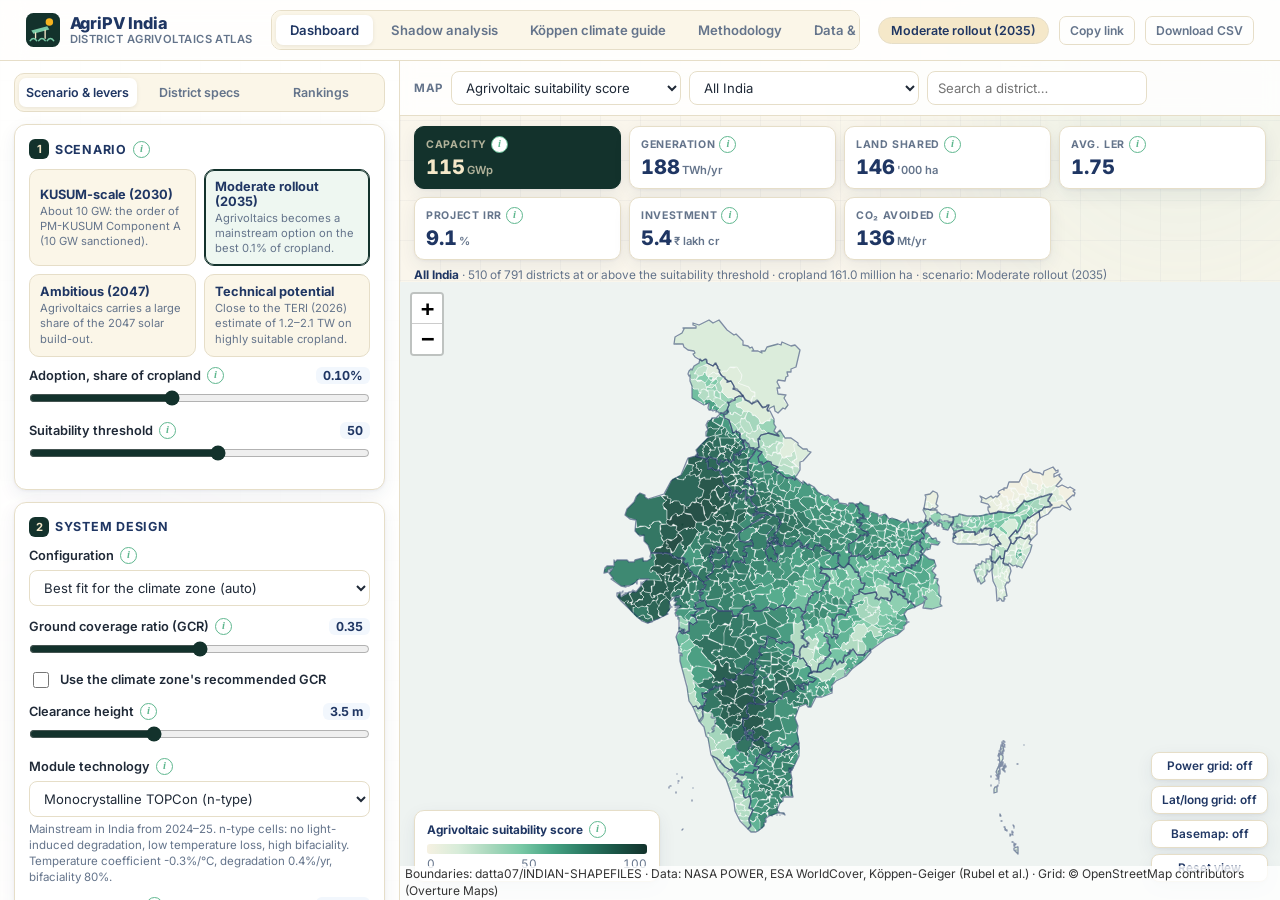
==== commit ab5717a2: "Add module technology, IRR, power grid map, agro-climate and shadow analysis - Module choice: TOPCon" ====
--- a/docs/index.html
+++ b/docs/index.html
@@ -12,6 +12,7 @@
 <link rel="stylesheet" href="vendor/leaflet/leaflet.css">
 <link rel="stylesheet" href="css/app.css">
 <script src="vendor/leaflet/leaflet.js"></script>
+<script type="importmap">{ "imports": { "three": "./vendor/three/three.module.min.js" } }</script>
 </head>
 <body>
 <div id="loading" class="loading">
@@ -32,6 +33,7 @@
   </a>
   <nav class="main-nav" aria-label="Pages">
     <a href="#/dashboard" data-page="dashboard">Dashboard</a>
+    <a href="#/shadow" data-page="shadow">Shadow analysis</a>
     <a href="#/koppen" data-page="koppen">Köppen climate guide</a>
     <a href="#/method" data-page="method">Methodology</a>
     <a href="#/sources" data-page="sources">Data &amp; sources</a>
@@ -84,6 +86,11 @@
             <input type="range" id="height" min="2.1" max="6" step="0.1">
           </div>
           <div class="field">
+            <div class="field-head">Module technology <button class="info" data-info="module">i</button></div>
+            <select id="module"></select>
+            <div class="sub" id="module-ex"></div>
+          </div>
+          <div class="field">
             <div class="field-head">Module efficiency <button class="info" data-info="eff">i</button><output id="o-eff"></output></div>
             <input type="range" id="eff" min="18" max="26" step="0.1">
           </div>
@@ -132,6 +139,7 @@
           <div class="field"><div class="field-head">Cropland availability<output id="o-wcrop"></output></div><input type="range" id="wcrop" min="0" max="100" step="5"></div>
           <div class="field"><div class="field-head">Shade co-benefit (climate)<output id="o-wcobenefit"></output></div><input type="range" id="wcobenefit" min="0" max="100" step="5"></div>
           <div class="field"><div class="field-head">Water stress<output id="o-wwater"></output></div><input type="range" id="wwater" min="0" max="100" step="5"></div>
+          <div class="field"><div class="field-head">Grid access <button class="info" data-info="grid">i</button><output id="o-wgrid"></output></div><input type="range" id="wgrid" min="0" max="100" step="5"></div>
           <button class="btn-ghost" id="btn-reset">Reset to scenario</button>
         </section>
       </div>
@@ -159,6 +167,8 @@
     <div class="map-tools-wrap" style="flex:1;min-height:0;display:flex;flex-direction:column">
       <div id="map" aria-label="Map of Indian districts"></div>
       <div class="map-tools">
+        <button id="btn-grid" title="Show transmission lines and substations">Power grid: off</button>
+        <button id="btn-graticule" title="Show latitude and longitude lines">Lat/long grid: off</button>
         <button id="btn-basemap" title="Show or hide the street basemap">Basemap: off</button>
         <button id="btn-fit" title="Zoom to the current selection">Reset view</button>
       </div>
@@ -166,6 +176,30 @@
     <div class="map-legend" id="legend"></div>
     <div class="map-tip" id="tip" hidden></div>
   </section>
+</main>
+
+<!-- ============================================================ SHADOW -->
+<main id="page-shadow" class="page page-scroll">
+  <div class="page-wrap wide">
+    <div class="hero hero-sm">
+      <h1 class="hero-title">Shadow analysis: <span class="gradient-text">panels and crops</span></h1>
+      <p class="hero-sub">Sun path, shadows and light under the array for the selected district and the design set in Scenario &amp; levers. The 2D cross-section and the 3D view use the same geometry; the annual figures integrate 12 representative days.</p>
+    </div>
+    <div class="sh-grid">
+      <aside class="card sh-controls" id="sh-controls"></aside>
+      <div class="sh-main">
+        <div class="kpis sh-kpis" id="sh-kpis"></div>
+        <div class="card"><h2>2D cross-section <button class="info" data-info="shadow2d">i</button></h2><div id="sh-2d"></div></div>
+        <div class="card"><h2>3D view <button class="info" data-info="shadow3d">i</button></h2>
+          <p class="hint" style="margin:-4px 0 8px">Drag to orbit, scroll to zoom. Shadows move with the time slider.</p>
+          <div id="sh-3d" class="sh-3d"></div></div>
+        <div class="sh-two">
+          <div class="card"><h2>Crop side: light across the row <button class="info" data-info="shadow_ground">i</button></h2><div id="sh-profile"></div></div>
+          <div class="card"><h2>By month <button class="info" data-info="shadow_month">i</button></h2><div id="sh-month"></div></div>
+        </div>
+      </div>
+    </div>
+  </div>
 </main>
 
 <!-- ============================================================ KÖPPEN GUIDE -->
--- a/docs/css/app.css
+++ b/docs/css/app.css
@@ -172,7 +172,7 @@
 .search-results button span { color: var(--muted); font-size: .72rem; }
 .search-results button:hover, .search-results button.hi { background: var(--light); }
 
-.kpis { display: grid; grid-template-columns: repeat(6, minmax(0, 1fr)); gap: 8px; padding: 10px 14px; position: relative; z-index: 700; flex: none; }
+.kpis { display: grid; grid-template-columns: repeat(7, minmax(0, 1fr)); gap: 8px; padding: 10px 14px; position: relative; z-index: 700; flex: none; }
 .kpi { background: var(--card); border: 1px solid var(--border); border-radius: 10px; padding: 9px 11px; box-shadow: var(--shadow); min-width: 0; }
 .kpi .k { font-size: .66rem; text-transform: uppercase; letter-spacing: .06em; font-weight: 700; color: var(--muted); display: flex; align-items: center; gap: 4px; white-space: nowrap; overflow: hidden; }
 .kpi .v { font-size: 1.25rem; font-weight: 800; color: var(--navy); font-variant-numeric: tabular-nums; margin-top: 2px; white-space: nowrap; }
@@ -195,6 +195,7 @@
 .ramp-labels { display: flex; justify-content: space-between; color: var(--muted); font-variant-numeric: tabular-nums; margin-top: 3px; width: 220px; }
 .cat-legend { display: grid; grid-template-columns: repeat(2, auto); gap: 3px 12px; }
 .cat-legend div { display: flex; align-items: center; gap: 6px; white-space: nowrap; }
+.cat-legend .span { grid-column: 1 / -1; white-space: normal; align-items: flex-start; line-height: 1.3; }
 .sw { width: 12px; height: 12px; border-radius: 3px; flex: none; border: 1px solid rgba(0,0,0,.15); }
 .map-tip {
   position: absolute; z-index: 760; pointer-events: none; background: var(--dark-green); color: var(--cream); border-radius: 8px; padding: 7px 10px;
@@ -275,8 +276,31 @@
 .tbl-wrap { overflow-x: auto; }
 .footer-note { font-size: .74rem; color: var(--muted); text-align: center; margin-top: 24px; }
 
+/* overlays */
+.grat-label { font-size: 10px; color: #1f3663; opacity: .7; font-weight: 600; white-space: nowrap; }
+.btn[disabled], .check input:disabled { opacity: .5; }
+
+/* ---------------------------------------------------------------- shadow page */
+.page-wrap.wide { max-width: 1400px; }
+.hero-sm { padding: 24px 0 14px; }
+.sh-grid { display: grid; grid-template-columns: 320px minmax(0, 1fr); gap: 16px; align-items: start; }
+.sh-controls { position: sticky; top: 12px; }
+.sh-controls .field { margin: 8px 0 12px; }
+.sh-main .card { margin-bottom: 14px; }
+.sh-main .card h2 { display: flex; align-items: center; gap: 8px; font-size: 1rem; }
+.sh-kpis { padding: 0; margin-bottom: 14px; grid-template-columns: repeat(5, minmax(0, 1fr)); }
+.sh-two { display: grid; grid-template-columns: 1fr 1fr; gap: 14px; }
+.sh-3d { width: 100%; height: 420px; border-radius: 10px; overflow: hidden; background: #dfeef7; position: relative; }
+.sh-3d canvas { display: block; }
+.sh-3d .fallback { padding: 40px; text-align: center; color: var(--muted); }
+.sh-legend { display: flex; flex-wrap: wrap; gap: 6px 14px; font-size: .72rem; color: var(--muted); margin-top: 6px; }
+.sh-legend span { display: inline-flex; align-items: center; gap: 5px; }
+.play { display: flex; gap: 8px; align-items: center; }
+.sh-district { font-weight: 800; color: var(--navy); font-size: 1.05rem; }
+.sh-district small { display: block; color: var(--muted); font-weight: 600; font-size: .74rem; }
+
 /* ---------------------------------------------------------------- responsive */
-@media (max-width: 1280px) { .kpis { grid-template-columns: repeat(3, minmax(0, 1fr)); } }
+@media (max-width: 1360px) { .kpis { grid-template-columns: repeat(4, minmax(0, 1fr)); } }
 @media (max-width: 900px) {
   body { overflow: auto; }
   .site-header { flex-wrap: wrap; gap: 8px; }
@@ -296,4 +320,9 @@
   .map-bar select { max-width: none; flex: 1; }
   .ramp, .ramp-labels { width: 180px; }
   .page { min-height: auto; }
-}
+  .sh-grid, .sh-two { grid-template-columns: 1fr; }
+  .sh-controls { position: static; }
+  .sh-kpis { grid-template-columns: repeat(2, minmax(0, 1fr)); }
+  .sh-3d { height: 320px; }
+}
+.hint { font-size: .78rem; color: var(--muted); line-height: 1.45; }
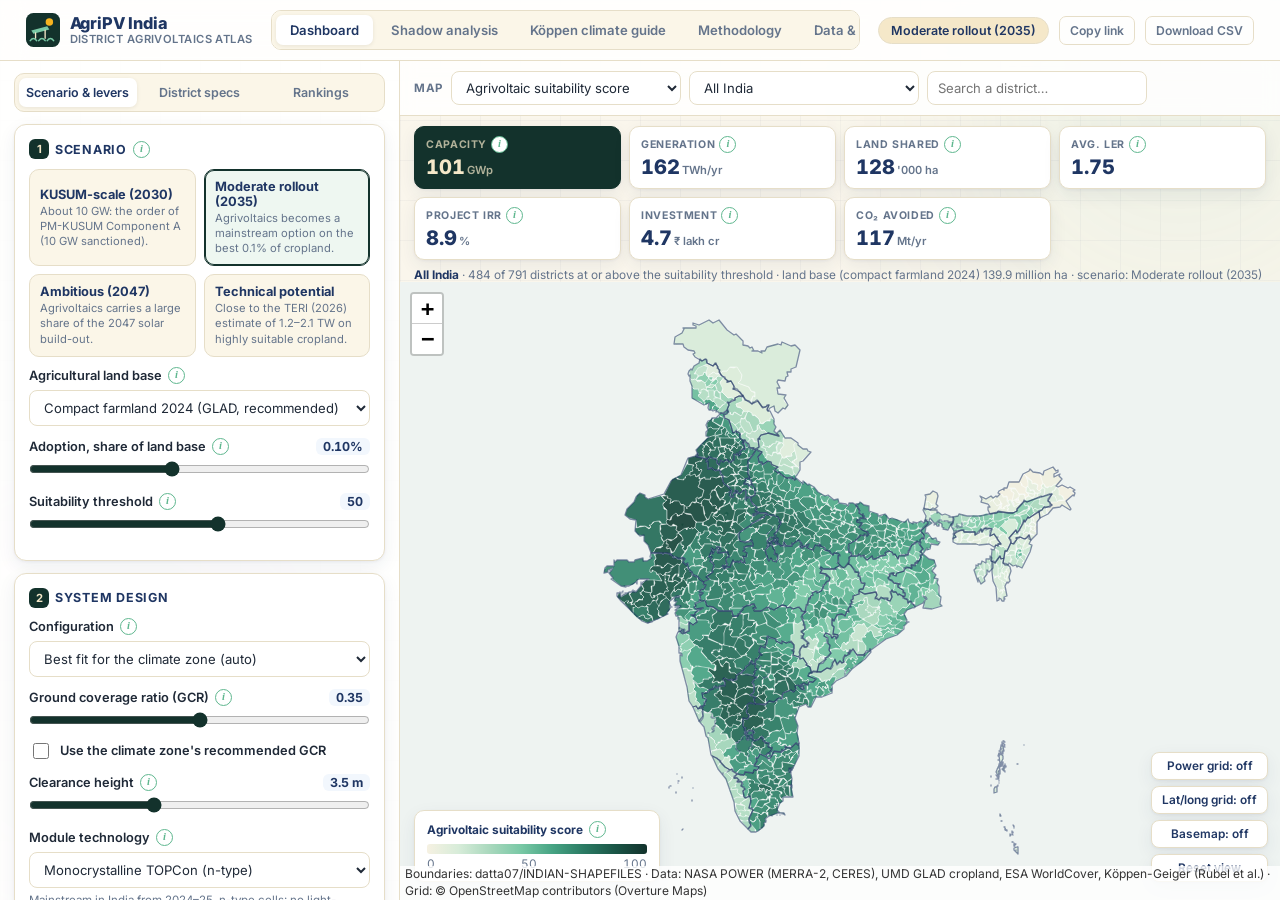
==== commit 032f20b0: "Add GLAD 2024 cropland land base and extend NASA POWER climate to 2001-2025 - Agricultural land: UMD" ====
--- a/docs/index.html
+++ b/docs/index.html
@@ -61,7 +61,11 @@
           <div class="scen-grid" id="scen-grid"></div>
           <div class="scen-custom" id="scen-custom" hidden>Levers changed: running a <b>custom</b> scenario.</div>
           <div class="field">
-            <div class="field-head">Adoption, share of cropland <button class="info" data-info="adoption">i</button><output id="o-adoption"></output></div>
+            <div class="field-head">Agricultural land base <button class="info" data-info="land">i</button></div>
+            <select id="land"></select>
+          </div>
+          <div class="field">
+            <div class="field-head">Adoption, share of land base <button class="info" data-info="adoption">i</button><output id="o-adoption"></output></div>
             <input type="range" id="adoption" min="0" max="12" step="1">
           </div>
           <div class="field">
--- a/docs/css/app.css
+++ b/docs/css/app.css
@@ -195,6 +195,15 @@
 .ramp-labels { display: flex; justify-content: space-between; color: var(--muted); font-variant-numeric: tabular-nums; margin-top: 3px; width: 220px; }
 .cat-legend { display: grid; grid-template-columns: repeat(2, auto); gap: 3px 12px; }
 .cat-legend div { display: flex; align-items: center; gap: 6px; white-space: nowrap; }
+.kv-legend div { gap: 5px; }
+.kv-legend div.off { color: var(--muted); }
+.kv-legend div.off .sw { opacity: .35; }
+.kv-legend .kv-name { min-width: 62px; }
+.kv-tog { font: inherit; font-size: .64rem; font-weight: 700; line-height: 1; padding: 3px 0; width: 32px; border-radius: 999px; cursor: pointer; border: 1px solid #cfc6ad; background: #f4efe1; color: var(--muted); }
+.kv-tog.on { background: #13322c; border-color: #13322c; color: #fff; }
+.kv-all { margin-left: auto; display: inline-flex; gap: 4px; }
+.kv-all button { font: inherit; font-size: .64rem; font-weight: 600; padding: 2px 7px; border-radius: 999px; border: 1px solid #cfc6ad; background: #fff; color: var(--navy); cursor: pointer; }
+.kv-note { margin-top: 5px; font-size: .64rem; color: var(--muted); line-height: 1.35; max-width: 300px; }
 .cat-legend .span { grid-column: 1 / -1; white-space: normal; align-items: flex-start; line-height: 1.3; }
 .sw { width: 12px; height: 12px; border-radius: 3px; flex: none; border: 1px solid rgba(0,0,0,.15); }
 .map-tip {
@@ -238,6 +247,9 @@
 .notes li { margin-bottom: 3px; }
 .chart { width: 100%; height: auto; display: block; }
 .chart-title { font-size: .72rem; font-weight: 700; color: var(--muted); margin: 8px 0 2px; display: flex; justify-content: space-between; }
+.yr-tabs { display: inline-flex; gap: 3px; }
+.yr-tab { font: inherit; font-size: .66rem; font-weight: 700; padding: 1px 7px; border-radius: 999px; border: 1px solid var(--border); background: #fff; color: var(--muted); cursor: pointer; }
+.yr-tab.on { background: #13322c; border-color: #13322c; color: #fff; }
 .meter { height: 8px; background: #efe9d8; border-radius: 4px; overflow: hidden; margin-top: 4px; }
 .meter > div { height: 100%; background: var(--dark-green); border-radius: 4px; }
 .ler-bar { display: flex; height: 22px; border-radius: 6px; overflow: hidden; gap: 2px; margin: 6px 0 4px; background: #efe9d8; position: relative; }
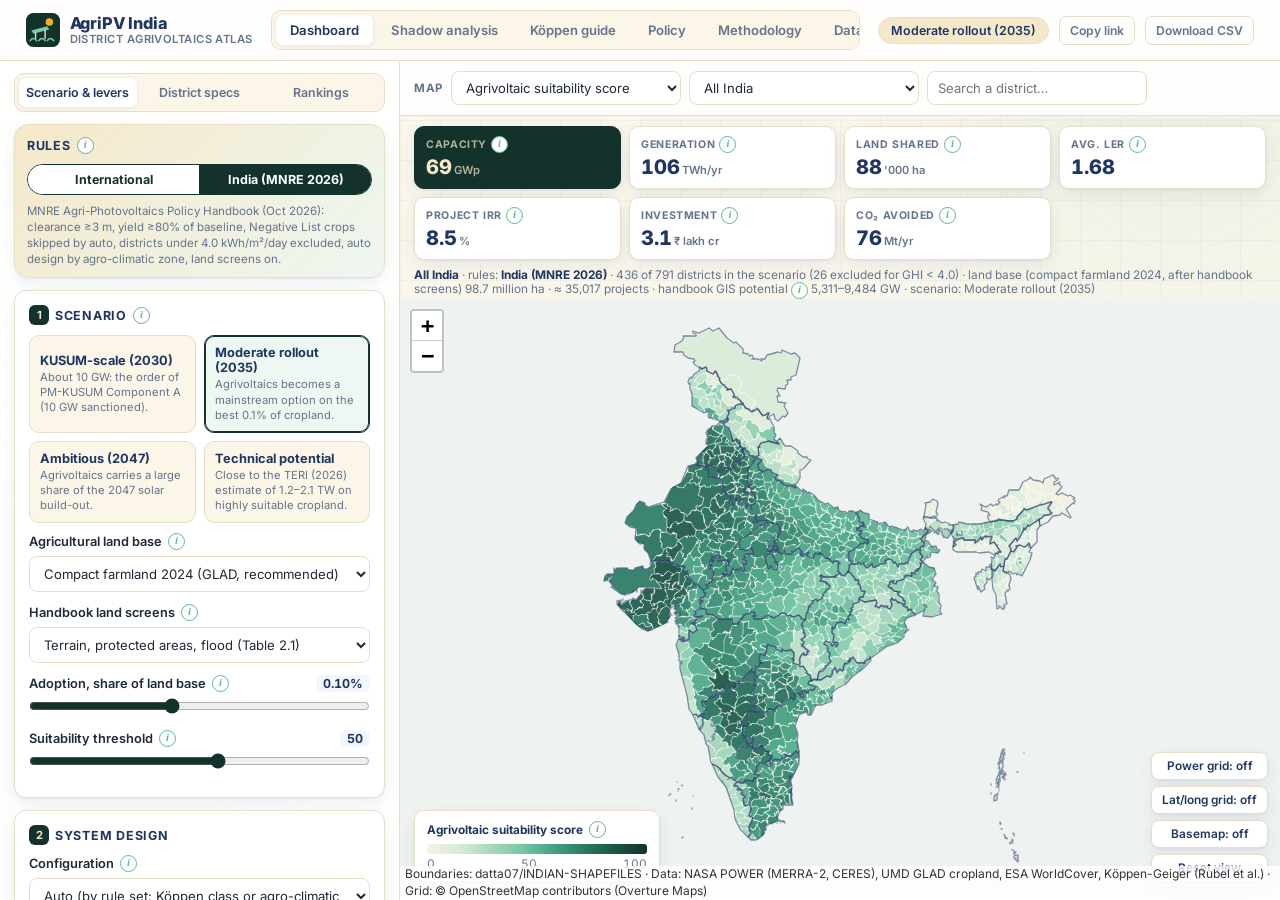
==== commit 63f664c2: "Add India MNRE 2026 rules toggle and handbook site screens - Rules switch between International (DIN" ====
--- a/docs/index.html
+++ b/docs/index.html
@@ -34,7 +34,8 @@
   <nav class="main-nav" aria-label="Pages">
     <a href="#/dashboard" data-page="dashboard">Dashboard</a>
     <a href="#/shadow" data-page="shadow">Shadow analysis</a>
-    <a href="#/koppen" data-page="koppen">Köppen climate guide</a>
+    <a href="#/koppen" data-page="koppen">Köppen guide</a>
+    <a href="#/policy" data-page="policy">Policy</a>
     <a href="#/method" data-page="method">Methodology</a>
     <a href="#/sources" data-page="sources">Data &amp; sources</a>
   </nav>
@@ -56,6 +57,15 @@
     <div class="panel-body">
       <!-- levers -->
       <div class="tab-pane active" id="tab-levers">
+        <section class="section rules-box">
+          <h3>Rules <button class="info" data-info="rules" aria-label="About rule sets">i</button></h3>
+          <div class="seg" id="rules-seg" role="group" aria-label="Rule set">
+            <button data-r="intl" aria-pressed="false">International</button>
+            <button data-r="india" aria-pressed="true">India (MNRE 2026)</button>
+          </div>
+          <div class="sub" id="rules-ex"></div>
+        </section>
+
         <section class="section">
           <h3><span class="n">1</span> Scenario <button class="info" data-info="scenario" aria-label="About scenarios">i</button></h3>
           <div class="scen-grid" id="scen-grid"></div>
@@ -63,6 +73,10 @@
           <div class="field">
             <div class="field-head">Agricultural land base <button class="info" data-info="land">i</button></div>
             <select id="land"></select>
+          </div>
+          <div class="field">
+            <div class="field-head">Handbook land screens <button class="info" data-info="screens">i</button></div>
+            <select id="screens"></select>
           </div>
           <div class="field">
             <div class="field-head">Adoption, share of land base <button class="info" data-info="adoption">i</button><output id="o-adoption"></output></div>
@@ -217,6 +231,11 @@
   </div>
 </main>
 
+<!-- ============================================================ POLICY -->
+<main id="page-policy" class="page page-scroll">
+  <div class="page-wrap" id="policy-body"></div>
+</main>
+
 <!-- ============================================================ METHOD -->
 <main id="page-method" class="page page-scroll">
   <div class="page-wrap" id="method-body"></div>
--- a/docs/css/app.css
+++ b/docs/css/app.css
@@ -243,6 +243,15 @@
 .chips { display: flex; flex-wrap: wrap; gap: 5px; }
 .chip { font-size: .72rem; padding: 4px 9px; border-radius: 100px; background: #eef7f1; border: 1px solid #cfe8db; color: var(--dark-green); font-weight: 600; }
 .chip.warn { background: #fff6e0; border-color: #f3dfa6; color: #7a5600; }
+.chip.ok { background: #e3f4ea; border-color: #a9d8bd; color: #1a5546; }
+.rules-box { background: linear-gradient(135deg, #f5e8c9 0%, #eef7f1 100%); border-radius: 14px; padding: 12px 12px 10px; border: 1px solid #e6dec8; }
+.seg { display: flex; gap: 0; border: 1px solid #13322c; border-radius: 999px; overflow: hidden; margin: 4px 0 8px; }
+.seg button { flex: 1; font: inherit; font-size: .78rem; font-weight: 700; padding: 7px 8px; border: 0; background: #fff; color: #13322c; cursor: pointer; }
+.seg button + button { border-left: 1px solid #13322c; }
+.seg button.on { background: #13322c; color: #fff; }
+.seg button:focus-visible { outline: 2px solid #f6b31f; outline-offset: -2px; }
+.rule-cmp td:first-child { font-weight: 600; }
+.rule-cmp td.hl { background: #eef7f1; }
 .notes { margin: 6px 0 0; padding-left: 18px; font-size: .76rem; line-height: 1.5; color: var(--text); }
 .notes li { margin-bottom: 3px; }
 .chart { width: 100%; height: auto; display: block; }
@@ -338,3 +347,4 @@
   .sh-3d { height: 320px; }
 }
 .hint { font-size: .78rem; color: var(--muted); line-height: 1.45; }
+.rules-box .sub { font-size: .72rem; color: var(--muted); line-height: 1.4; }
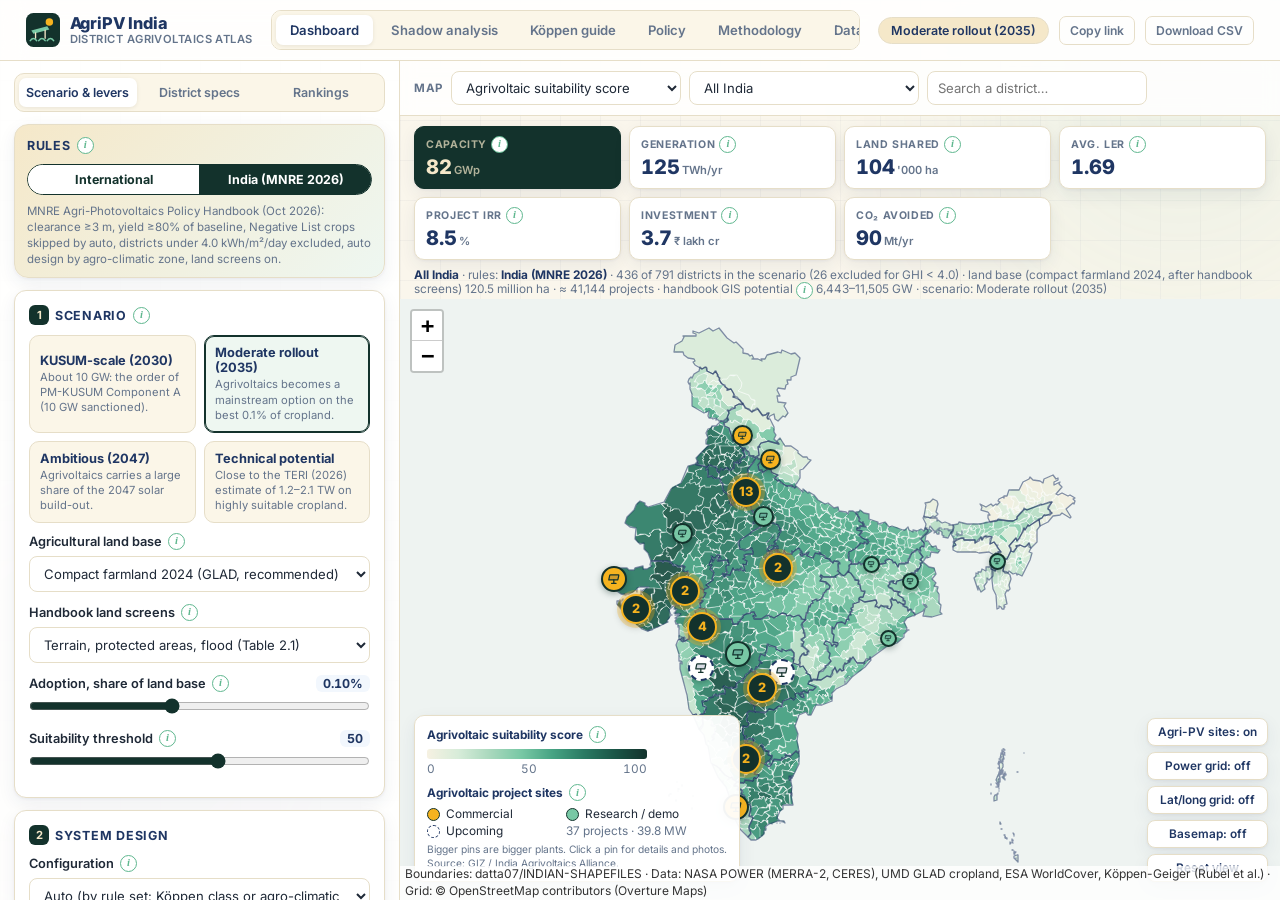
==== commit c07c3275: "Map the 37 agrivoltaic projects from the GIZ overview report Adds pins for every project site in 'Ag" ====
--- a/docs/index.html
+++ b/docs/index.html
@@ -185,6 +185,7 @@
     <div class="map-tools-wrap" style="flex:1;min-height:0;display:flex;flex-direction:column">
       <div id="map" aria-label="Map of Indian districts"></div>
       <div class="map-tools">
+        <button id="btn-sites" title="Show or hide the agrivoltaic project sites from the GIZ report">Agri-PV sites: on</button>
         <button id="btn-grid" title="Show transmission lines and substations">Power grid: off</button>
         <button id="btn-graticule" title="Show latitude and longitude lines">Lat/long grid: off</button>
         <button id="btn-basemap" title="Show or hide the street basemap">Basemap: off</button>
--- a/docs/css/app.css
+++ b/docs/css/app.css
@@ -348,3 +348,78 @@
 }
 .hint { font-size: .78rem; color: var(--muted); line-height: 1.45; }
 .rules-box .sub { font-size: .72rem; color: var(--muted); line-height: 1.4; }
+
+/* ---------------------------------------------------------------- agrivoltaic project sites (GIZ report) */
+.site-pin-wrap { background: none; border: 0; }
+.site-pin {
+  display: inline-grid; place-items: center; flex: none; border-radius: 50%; border: 2px solid var(--dark-green);
+  box-shadow: 0 2px 6px rgba(19,50,44,.35); box-sizing: border-box; cursor: pointer; transition: transform .12s;
+}
+.site-pin svg { width: 62%; height: 62%; fill: none; stroke: var(--dark-green); stroke-width: 2.2; stroke-linecap: round; stroke-linejoin: round; }
+.site-pin svg rect { fill: rgba(31,54,99,.18); }
+.site-pin.k-upcoming { border-style: dashed; border-color: var(--navy); }
+.site-pin.approx { outline: 2px dotted var(--red); outline-offset: 1px; }
+.site-pin-wrap:hover .site-pin { transform: scale(1.18); }
+.cat-legend .site-pin { border-width: 1.5px; box-shadow: none; cursor: default; }
+.site-group {
+  display: grid; place-items: center; width: 30px; height: 30px; border-radius: 50%; background: var(--dark-green); color: var(--amber);
+  font-weight: 800; font-size: .8rem; border: 2px solid var(--amber); box-shadow: 0 0 0 4px rgba(246,179,31,.3), 0 2px 8px rgba(0,0,0,.3); cursor: pointer;
+}
+.site-popup .leaflet-popup-content { margin: 10px 12px; font-family: var(--font); }
+.site-list .t { font-weight: 700; color: var(--navy); font-size: .78rem; margin-bottom: 6px; }
+.site-list button {
+  display: flex; align-items: center; gap: 7px; width: 100%; text-align: left; border: 0; background: none; padding: 5px 4px; border-radius: 6px;
+  font: 600 .76rem var(--font); color: var(--text); cursor: pointer;
+}
+.site-list button:hover { background: var(--light); color: var(--navy); }
+.site-list button span:nth-child(2) { flex: 1; }
+.site-list small { color: var(--muted); font-weight: 600; white-space: nowrap; }
+.site-list .dot { width: 10px; height: 10px; border-radius: 50%; border: 1.5px solid var(--dark-green); flex: none; }
+.site-list button.zoom { justify-content: center; margin-top: 4px; border: 1px solid var(--border); color: var(--navy); }
+
+.site-modal { position: fixed; inset: 0; z-index: 6000; background: rgba(19,50,44,.55); backdrop-filter: blur(3px); display: flex; align-items: center; justify-content: center; padding: 20px; }
+.site-modal[hidden] { display: none; }
+.site-card {
+  position: relative; background: var(--card); border-radius: 16px; box-shadow: 0 24px 60px rgba(0,0,0,.3); width: min(980px, 100%);
+  max-height: calc(100vh - 40px); overflow: auto; padding: 22px 24px 18px;
+}
+.site-x { position: sticky; float: right; top: 0; margin: -8px -10px 0 0; width: 34px; height: 34px; border-radius: 50%; border: 1px solid var(--border); background: #fff; font-size: 1.3rem; line-height: 1; color: var(--navy); cursor: pointer; z-index: 2; }
+.site-x:hover { border-color: var(--amber); }
+.site-head { display: flex; gap: 12px; align-items: flex-start; margin-bottom: 14px; padding-right: 30px; }
+.site-head .site-pin { margin-top: 4px; cursor: default; }
+.site-num { font-size: .66rem; font-weight: 700; letter-spacing: .07em; text-transform: uppercase; color: var(--mint-2); }
+.site-head h2 { margin: 2px 0 3px; font-size: 1.3rem; color: var(--navy); letter-spacing: -0.01em; line-height: 1.2; }
+.site-sub { font-size: .8rem; color: var(--muted); font-weight: 500; }
+.site-grid { display: grid; grid-template-columns: minmax(0, 1.35fr) minmax(0, 1fr); gap: 18px; margin-bottom: 14px; }
+.site-photo { margin: 0; }
+.site-photo .ph { position: relative; background: #0d231f; border-radius: 12px; overflow: hidden; aspect-ratio: 16 / 10; }
+.site-photo img { width: 100%; height: 100%; object-fit: contain; display: block; }
+.site-photo .nav {
+  position: absolute; top: 50%; transform: translateY(-50%); width: 36px; height: 36px; border-radius: 50%; border: 0; background: rgba(255,255,255,.88);
+  color: var(--navy); font-size: 1.4rem; line-height: 1; cursor: pointer; box-shadow: 0 2px 8px rgba(0,0,0,.25);
+}
+.site-photo .prev { left: 10px; } .site-photo .next { right: 10px; }
+.site-photo .nav:hover { background: var(--amber); }
+.site-photo figcaption { font-size: .74rem; color: var(--muted); margin-top: 6px; line-height: 1.4; }
+.site-thumbs { display: flex; gap: 6px; margin-top: 8px; overflow-x: auto; padding-bottom: 2px; }
+.site-thumbs button { flex: none; width: 64px; height: 44px; padding: 0; border: 2px solid transparent; border-radius: 7px; overflow: hidden; cursor: pointer; background: none; opacity: .7; }
+.site-thumbs button.on { border-color: var(--amber); opacity: 1; }
+.site-thumbs img { width: 100%; height: 100%; object-fit: cover; display: block; }
+.site-nophoto { display: grid; place-items: center; aspect-ratio: 16 / 10; border-radius: 12px; background: var(--light); border: 1px dashed var(--border); color: var(--muted); font-size: .8rem; text-align: center; padding: 16px; }
+.site-chips { display: grid; gap: 8px; }
+.site-chips div { background: var(--light); border: 1px solid var(--border); border-radius: 10px; padding: 8px 10px; }
+.site-chips span { display: block; font-size: .64rem; font-weight: 700; letter-spacing: .06em; text-transform: uppercase; color: var(--muted); }
+.site-chips b { display: block; font-size: .9rem; color: var(--navy); margin-top: 1px; }
+.site-about { font-size: .82rem; line-height: 1.55; color: var(--text); margin: 12px 0 10px; }
+.site-crops { font-size: .8rem; line-height: 1.5; background: #eef7f1; border-left: 3px solid var(--mint-2); border-radius: 0 8px 8px 0; padding: 8px 10px; }
+.site-crops span { display: block; font-size: .64rem; font-weight: 700; letter-spacing: .06em; text-transform: uppercase; color: var(--dark-green); margin-bottom: 2px; }
+.site-specs td:first-child { width: 30%; }
+.site-specs td:last-child { font-weight: 500; }
+.site-warn { display: inline-block; margin-left: 6px; font-size: .7rem; color: var(--red); font-weight: 600; }
+.site-src { font-size: .7rem; color: var(--muted); margin: 10px 0 0; }
+@media (max-width: 760px) {
+  .site-modal { padding: 0; align-items: stretch; }
+  .site-card { border-radius: 0; max-height: 100vh; padding: 16px 16px 14px; }
+  .site-grid { grid-template-columns: 1fr; }
+  .site-specs td:first-child { width: 38%; }
+}
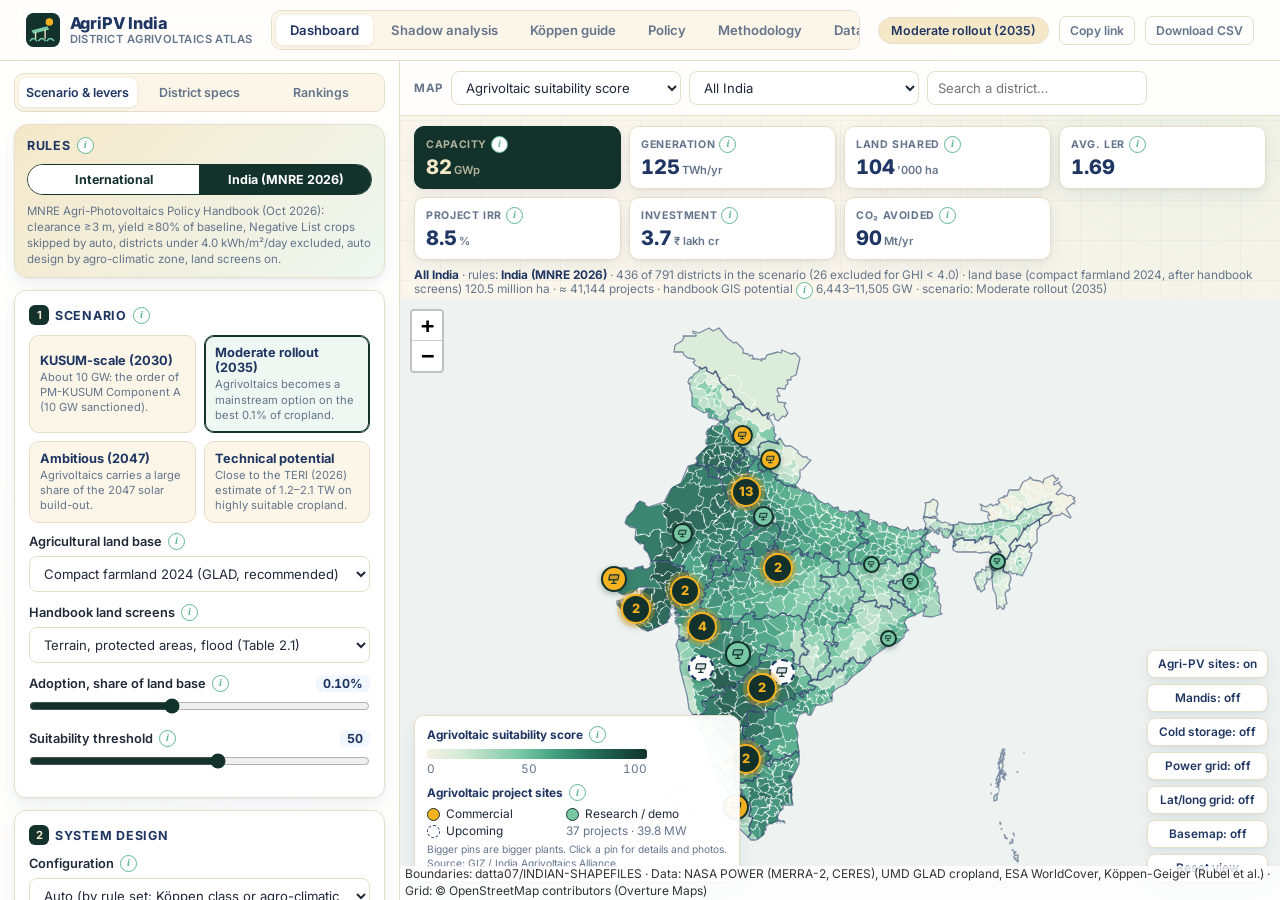
==== commit fd87aba5: "Add mandi and NHB cold storage layers to the map Two new map toggles, off by default: - Mandis: 1,34" ====
--- a/docs/index.html
+++ b/docs/index.html
@@ -186,6 +186,8 @@
       <div id="map" aria-label="Map of Indian districts"></div>
       <div class="map-tools">
         <button id="btn-sites" title="Show or hide the agrivoltaic project sites from the GIZ report">Agri-PV sites: on</button>
+        <button id="btn-mandis" title="Show agricultural markets (mandis) with their latest prices">Mandis: off</button>
+        <button id="btn-cold" title="Show cold storages assisted by the National Horticulture Board">Cold storage: off</button>
         <button id="btn-grid" title="Show transmission lines and substations">Power grid: off</button>
         <button id="btn-graticule" title="Show latitude and longitude lines">Lat/long grid: off</button>
         <button id="btn-basemap" title="Show or hide the street basemap">Basemap: off</button>
--- a/docs/css/app.css
+++ b/docs/css/app.css
@@ -423,3 +423,28 @@
   .site-grid { grid-template-columns: 1fr; }
   .site-specs td:first-child { width: 38%; }
 }
+
+/* mandi and cold storage layers */
+.mk-dot { display: inline-block; width: 11px; height: 11px; border-radius: 50%; border: 1.5px solid #fff; box-shadow: 0 0 0 1px rgba(19,50,44,.25); box-sizing: border-box; flex: none; }
+.mk-popup .leaflet-popup-content { margin: 10px 12px; font-family: var(--font); width: 300px !important; }
+.mk-pop h4 { margin: 2px 0 2px; font-size: .95rem; color: var(--navy); line-height: 1.25; }
+.mk-kind { font-size: .64rem; font-weight: 800; letter-spacing: .07em; text-transform: uppercase; }
+.mk-sub { color: var(--muted); font-size: .76rem; }
+.mk-tags { display: flex; gap: 4px; flex-wrap: wrap; margin-top: 6px; }
+.mk-tag { font-size: .66rem; font-weight: 700; padding: 2px 7px; border-radius: 999px; background: #fde8e1; color: #9a3412; }
+.mk-tag.enam { background: #e6f4ee; color: var(--dark-green); }
+.mk-h { margin-top: 9px; font-size: .72rem; font-weight: 700; color: var(--navy); }
+.mk-h small { font-weight: 500; color: var(--muted); }
+.mk-scroll { max-height: 180px; overflow-y: auto; margin-top: 3px; border: 1px solid var(--border); border-radius: 6px; }
+.mk-prices { width: 100%; border-collapse: collapse; font-size: .72rem; table-layout: fixed; }
+.mk-prices td:first-child { width: 50%; overflow-wrap: anywhere; }
+.mk-prices td:nth-child(2) { width: 28%; color: var(--muted); }
+.mk-prices td { padding: 3px 6px; border-bottom: 1px solid var(--border); vertical-align: top; }
+.mk-prices tr:last-child td { border-bottom: 0; }
+.mk-prices td:nth-child(2), .mk-prices td:nth-child(3) { text-align: right; white-space: nowrap; }
+.mk-prices small { color: var(--muted); }
+.mk-comm { font-size: .72rem; margin-top: 3px; display: grid; gap: 2px; }
+.mk-comm span { font-weight: 700; color: var(--dark-green); }
+.mk-addr { font-size: .72rem; margin-top: 2px; }
+.mk-note { margin-top: 8px; font-size: .68rem; color: var(--muted); line-height: 1.35; }
+.mk-note.warn { color: var(--red); }
